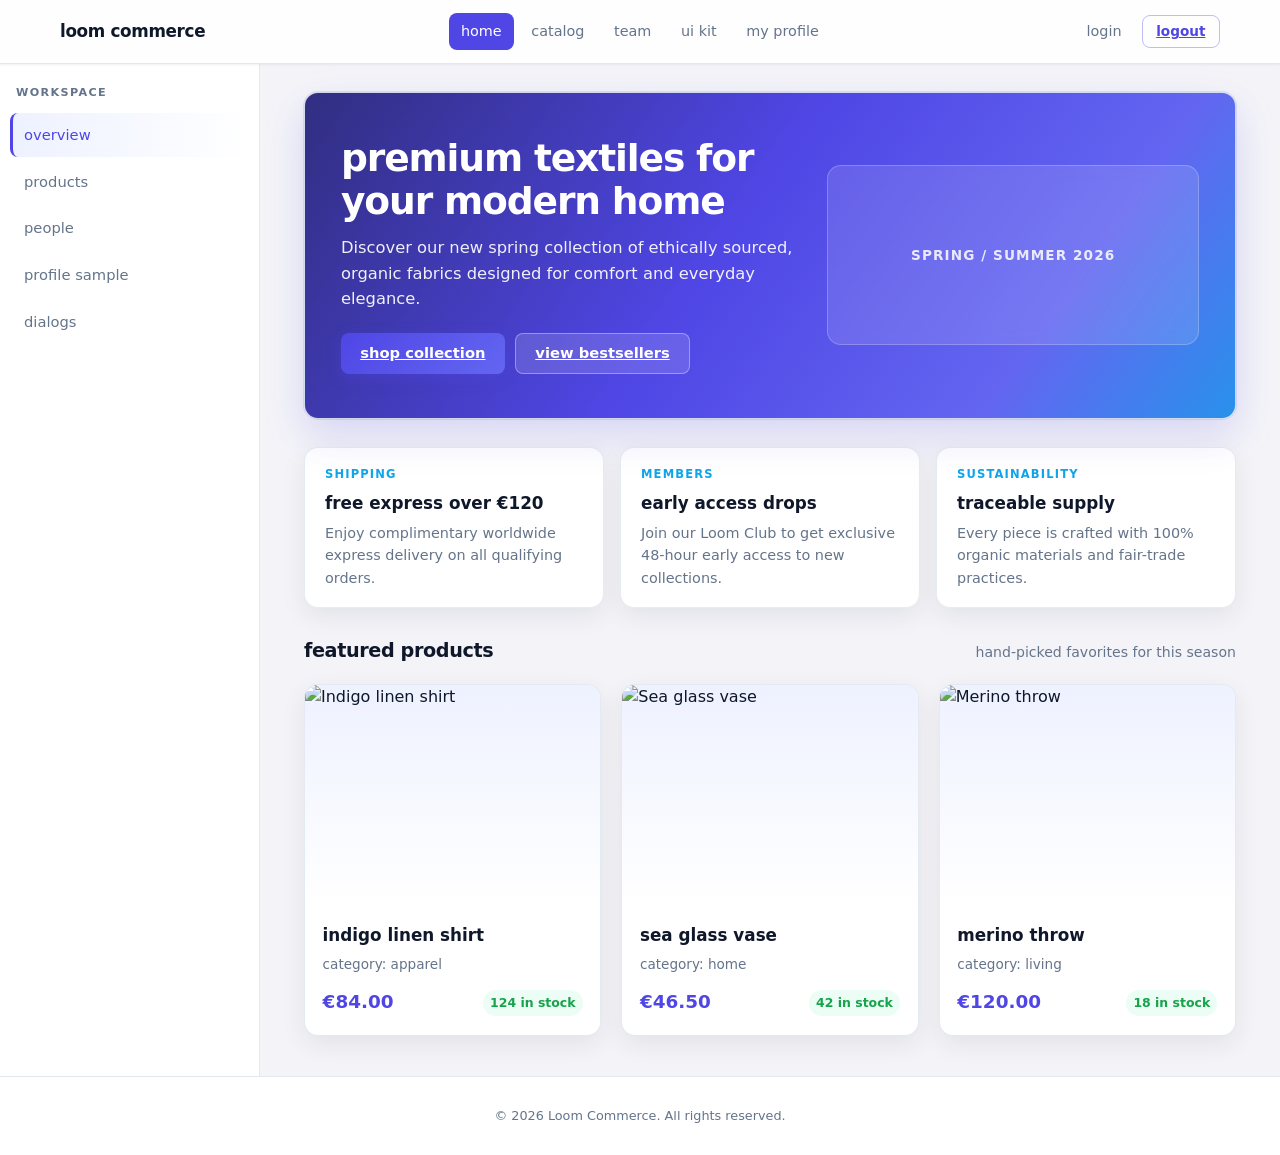
==== lab1/index.html @ c716006b "Complete Lab 1 static pages layout for Loom Commerce - Added main storefront (index.html) with respo" ====
<!DOCTYPE html>
<html lang="en">
<head>
  <meta charset="utf-8">
  <meta name="viewport" content="width=device-width, initial-scale=1">
  <title>Loom Commerce | Premium Textiles</title>
  <link rel="stylesheet" href="css/main.css">
</head>
<body class="page-shell">
  <header class="page-header">
    <div class="page-header__inner">
      <a class="page-header__brand" href="index.html">loom commerce</a>
      <nav class="page-header__nav" aria-label="top navigation">
        <a class="page-header__link page-header__link--active" href="index.html">home</a>
        <a class="page-header__link" href="catalog.html">catalog</a>
        <a class="page-header__link" href="users.html">team</a>
        <a class="page-header__link" href="ui-components.html">ui kit</a>
        <a class="page-header__link" href="profile1.html">my profile</a>
      </nav>
      <div class="page-header__actions">
        <a class="page-header__link" href="login.html">login</a>
        <a class="btn btn--ghost btn--sm" href="login.html">logout</a>
      </div>
    </div>
  </header>

  <div class="page-body">
    <aside class="page-sidebar" aria-label="sidebar">
      <p class="page-sidebar__label">workspace</p>
      <nav class="page-sidebar__nav" aria-label="sidebar navigation">
        <a class="page-sidebar__link page-sidebar__link--active" href="index.html">overview</a>
        <a class="page-sidebar__link" href="catalog.html">products</a>
        <a class="page-sidebar__link" href="users.html">people</a>
        <a class="page-sidebar__link" href="user-details.html">profile sample</a>
        <a class="page-sidebar__link" href="ui-components.html">dialogs</a>
      </nav>
    </aside>

    <main class="page-main">
      <div class="page-main__inner">
        <section class="hero-banner" aria-labelledby="hero-title">
          <div class="hero-banner__grid">
            <div>
              <h1 class="hero-banner__title" id="hero-title">premium textiles for your modern home</h1>
              <p class="hero-banner__lead">Discover our new spring collection of ethically sourced, organic fabrics designed for comfort and everyday elegance.</p>
              <div class="hero-banner__actions">
                <a class="btn btn--primary" href="catalog.html">shop collection</a>
                <a class="btn btn--frost" href="catalog.html">view bestsellers</a>
              </div>
            </div>
            <div class="hero-banner__visual" aria-hidden="true">
              <p class="hero-banner__visual-text">spring / summer 2026</p>
            </div>
          </div>
        </section>

        <section class="promo-row" aria-label="promotional banners">
          <article class="promo-card">
            <p class="promo-card__eyebrow">shipping</p>
            <h2 class="promo-card__title">free express over €120</h2>
            <p class="promo-card__text">Enjoy complimentary worldwide express delivery on all qualifying orders.</p>
          </article>
          <article class="promo-card">
            <p class="promo-card__eyebrow">members</p>
            <h2 class="promo-card__title">early access drops</h2>
            <p class="promo-card__text">Join our Loom Club to get exclusive 48-hour early access to new collections.</p>
          </article>
          <article class="promo-card">
            <p class="promo-card__eyebrow">sustainability</p>
            <h2 class="promo-card__title">traceable supply</h2>
            <p class="promo-card__text">Every piece is crafted with 100% organic materials and fair-trade practices.</p>
          </article>
        </section>

        <section aria-labelledby="featured-heading">
          <div class="section-head">
            <h2 class="section-head__title" id="featured-heading">featured products</h2>
            <p class="section-head__hint">hand-picked favorites for this season</p>
          </div>
          <div class="catalog-grid">
            <article class="product-card">
              <div class="product-card__media">
                <img class="product-card__img" src="https://placehold.co/640x480/eef2ff/312e81?text=Indigo+linen+shirt" alt="Indigo linen shirt">
              </div>
              <div class="product-card__body">
                <h3 class="product-card__title">indigo linen shirt</h3>
                <p class="product-card__meta">category: apparel</p>
                <div class="product-card__price-row">
                  <span class="product-card__price">€84.00</span>
                  <span class="product-card__stock">124 in stock</span>
                </div>
              </div>
            </article>
            <article class="product-card">
              <div class="product-card__media">
                <img class="product-card__img" src="https://placehold.co/640x480/e0f2fe/0c4a6e?text=Sea+glass+vase" alt="Sea glass vase">
              </div>
              <div class="product-card__body">
                <h3 class="product-card__title">sea glass vase</h3>
                <p class="product-card__meta">category: home</p>
                <div class="product-card__price-row">
                  <span class="product-card__price">€46.50</span>
                  <span class="product-card__stock">42 in stock</span>
                </div>
              </div>
            </article>
            <article class="product-card">
              <div class="product-card__media">
                <img class="product-card__img" src="https://placehold.co/640x480/ecfdf5/14532d?text=Merino+throw" alt="Merino throw">
              </div>
              <div class="product-card__body">
                <h3 class="product-card__title">merino throw</h3>
                <p class="product-card__meta">category: living</p>
                <div class="product-card__price-row">
                  <span class="product-card__price">€120.00</span>
                  <span class="product-card__stock">18 in stock</span>
                </div>
              </div>
            </article>
          </div>
        </section>
      </div>
    </main>
  </div>

  <footer class="page-footer">
    <p>&copy; 2026 Loom Commerce. All rights reserved.</p>
  </footer>
</body>
</html>
---- lab1/css/main.css ----
.page-sidebar__nav, .page-header__nav {
  list-style: none;
  margin: 0;
  padding: 0; }

.toast, .modal-panel, .profile-card, .login-card, .data-table-wrap, .product-card, .promo-card {
  background-color: #ffffff;
  border-radius: 14px;
  box-shadow: 0 8px 24px rgba(15, 23, 42, 0.08); }

.badge, .btn {
  font-family: inherit;
  cursor: pointer;
  border: 0;
  margin: 0;
  padding: 0;
  background: none; }

.data-table__link, .page-sidebar__link, .page-header__link, .page-header__brand {
  color: inherit;
  text-decoration: none; }

.form-input:focus-visible, .btn:focus-visible {
  outline: 2px solid #4f46e5;
  outline-offset: 2px; }

*,
*::before,
*::after {
  box-sizing: border-box; }

html {
  scroll-behavior: smooth; }

body {
  margin: 0;
  font-family: ui-sans-serif, system-ui, sans-serif;
  font-size: 16px;
  line-height: 1.55;
  color: #0f172a;
  background-color: #f4f4f8;
  min-height: 100vh; }

img {
  max-width: 100%;
  height: auto;
  display: block; }

button {
  font-family: inherit; }

.page-shell {
  display: flex;
  flex-direction: column;
  min-height: 100vh; }

.page-header {
  position: sticky;
  top: 0;
  z-index: 40;
  height: 64px;
  background-color: rgba(255, 255, 255, 0.85);
  backdrop-filter: blur(12px);
  border-bottom: 1px solid #e2e8f0;
  box-shadow: 0 1px 2px rgba(15, 23, 42, 0.06); }

.page-header__inner {
  width: 100%;
  max-width: 1200px;
  margin-left: auto;
  margin-right: auto;
  padding-left: 1.25rem;
  padding-right: 1.25rem;
  display: flex;
  align-items: center;
  justify-content: space-between;
  gap: 1rem;
  height: 100%; }

.page-header__brand {
  font-weight: 700;
  font-size: 1.05rem;
  letter-spacing: -0.02em;
  color: #0f172a;
  transition: color 0.18s ease; }

.page-header__brand:hover {
  color: #4f46e5; }

.page-header__brand:active {
  color: #4338ca; }

.page-header__nav {
  display: flex;
  align-items: center;
  gap: 0.35rem;
  flex-wrap: wrap; }

.page-header__link {
  padding: 0.45rem 0.75rem;
  border-radius: 8px;
  font-size: 0.9rem;
  font-weight: 500;
  color: #64748b;
  transition: background-color 0.18s ease, color 0.18s ease, transform 0.18s ease; }

.page-header__link:hover {
  background-color: #eef2ff;
  color: #4f46e5; }

.page-header__link:active {
  transform: scale(0.97); }

.page-header__link--active {
  background-color: #4f46e5;
  color: #ffffff; }

.page-header__link--active:hover {
  background-color: #4338ca;
  color: #ffffff; }

.page-header__actions {
  display: flex;
  align-items: center;
  gap: 0.5rem; }

.page-body {
  display: flex;
  flex: 1;
  min-height: 0; }

.page-sidebar {
  width: 260px;
  flex-shrink: 0;
  background-color: #ffffff;
  border-right: 1px solid #e2e8f0;
  padding: 1.25rem 0; }

.page-sidebar__label {
  margin: 0 1rem 0.75rem;
  font-size: 0.7rem;
  font-weight: 600;
  letter-spacing: 0.12em;
  text-transform: uppercase;
  color: #64748b; }

.page-sidebar__nav {
  display: flex;
  flex-direction: column;
  gap: 0.2rem;
  padding: 0 0.65rem; }

.page-sidebar__link {
  display: block;
  padding: 0.65rem 0.85rem;
  border-radius: 8px;
  font-size: 0.92rem;
  font-weight: 500;
  color: #64748b;
  transition: background-color 0.18s ease, color 0.18s ease, transform 0.18s ease; }

.page-sidebar__link:hover {
  background-color: #eef2ff;
  color: #4f46e5; }

.page-sidebar__link:active {
  transform: translateX(4px); }

.page-sidebar__link--active {
  background: linear-gradient(90deg, #eef2ff, transparent);
  color: #4f46e5;
  border-left: 3px solid #4f46e5;
  padding-left: calc(0.85rem - 3px); }

.page-main {
  flex: 1;
  padding: 1.75rem 1.5rem 2.5rem;
  min-width: 0; }

.page-main__inner {
  width: 100%;
  max-width: 1200px;
  margin-left: auto;
  margin-right: auto;
  padding-left: 1.25rem;
  padding-right: 1.25rem; }

.page-footer {
  margin-top: auto;
  padding: 1rem 1.5rem;
  text-align: center;
  font-size: 0.8rem;
  color: #64748b;
  border-top: 1px solid #e2e8f0;
  background-color: #ffffff; }

.page-shell--simple > .page-main {
  flex: 1;
  display: flex;
  align-items: center;
  justify-content: center;
  padding-top: 2rem;
  padding-bottom: 2rem; }

@media (max-width: 960px) {
  .page-body {
    flex-direction: column; }
  .page-sidebar {
    width: 100%;
    border-right: none;
    border-bottom: 1px solid #e2e8f0;
    padding: 0.75rem 0; }
  .page-sidebar__nav {
    flex-direction: row;
    flex-wrap: wrap;
    overflow-x: auto;
    padding: 0 1rem 0.5rem; }
  .page-sidebar__link--active {
    border-left: 0;
    border-bottom: 3px solid #4f46e5;
    padding-left: 0.85rem;
    padding-bottom: calc(0.65rem - 3px); } }

@media (max-width: 720px) {
  .page-header__inner {
    flex-wrap: wrap;
    height: auto;
    padding-top: 0.65rem;
    padding-bottom: 0.65rem; }
  .page-header {
    height: auto; }
  .page-header__nav {
    order: 3;
    width: 100%;
    justify-content: flex-start; } }

.page-title {
  margin: 0 0 0.5rem;
  font-size: 1.65rem;
  font-weight: 800;
  letter-spacing: -0.02em; }

.btn {
  display: inline-flex;
  align-items: center;
  justify-content: center;
  gap: 0.4rem;
  min-height: 2.55rem;
  padding: 0 1.2rem;
  border-radius: 8px;
  font-size: 0.92rem;
  font-weight: 600;
  transition: background-color 0.18s ease, color 0.18s ease, box-shadow 0.18s ease, transform 0.18s ease, border-color 0.18s ease; }

.btn--primary {
  background: linear-gradient(135deg, #4f46e5, #6366f1);
  color: #ffffff;
  box-shadow: 0 4px 14px rgba(79, 70, 229, 0.35); }

.btn--primary:hover {
  box-shadow: 0 8px 22px rgba(79, 70, 229, 0.45);
  transform: translateY(-1px); }

.btn--primary:active {
  transform: translateY(0);
  box-shadow: 0 1px 2px rgba(15, 23, 42, 0.06); }

.btn--ghost {
  background-color: transparent;
  color: #4f46e5;
  border: 1px solid rgba(79, 70, 229, 0.35); }

.btn--ghost:hover {
  background-color: #eef2ff;
  border-color: #4f46e5; }

.btn--ghost:active {
  transform: scale(0.98); }

.btn--danger {
  background-color: #dc2626;
  color: #ffffff; }

.btn--danger:hover {
  filter: brightness(1.06);
  transform: translateY(-1px); }

.btn--danger:active {
  transform: translateY(0); }

.btn--frost {
  background-color: rgba(255, 255, 255, 0.14);
  color: #ffffff;
  border: 1px solid rgba(255, 255, 255, 0.35); }

.btn--frost:hover {
  background-color: rgba(255, 255, 255, 0.24);
  transform: translateY(-1px); }

.btn--frost:active {
  transform: translateY(0); }

.btn--sm {
  min-height: 2.1rem;
  padding: 0 0.85rem;
  font-size: 0.85rem; }

.btn-row {
  display: flex;
  flex-wrap: wrap;
  gap: 0.6rem; }

.badge {
  display: inline-flex;
  align-items: center;
  padding: 0.2rem 0.55rem;
  border-radius: 9999px;
  font-size: 0.72rem;
  font-weight: 700;
  letter-spacing: 0.04em;
  text-transform: uppercase; }

.badge--admin {
  background-color: #eef2ff;
  color: #4f46e5; }

.badge--regular {
  background-color: #fafafa;
  color: #64748b;
  border: 1px solid #e2e8f0; }

.hero-banner {
  background-color: #ffffff;
  border-radius: 14px;
  box-shadow: 0 8px 24px rgba(15, 23, 42, 0.08);
  border: 1px solid rgba(226, 232, 240, 0.9);
  position: relative;
  overflow: hidden;
  padding: 2.75rem 2.25rem;
  margin-bottom: 1.75rem;
  color: #ffffff;
  background: linear-gradient(125deg, #312e81 0%, #4f46e5 45%, #6366f1 78%, #0ea5e9 110%);
  box-shadow: 0 0 0 1px rgba(79, 70, 229, 0.12), 0 16px 40px rgba(79, 70, 229, 0.18); }

.hero-banner__grid {
  position: relative;
  z-index: 1;
  display: grid;
  grid-template-columns: minmax(0, 1.1fr) minmax(0, 0.9fr);
  gap: 2rem;
  align-items: center; }

.hero-banner__title {
  margin: 0 0 0.75rem;
  font-size: clamp(1.75rem, 4vw, 2.35rem);
  font-weight: 800;
  letter-spacing: -0.03em;
  line-height: 1.15; }

.hero-banner__lead {
  margin: 0 0 1.35rem;
  font-size: 1.02rem;
  opacity: 0.92;
  max-width: 36rem; }

.hero-banner__actions {
  display: flex;
  flex-wrap: wrap;
  gap: 0.65rem; }

.hero-banner__visual {
  display: flex;
  align-items: center;
  justify-content: center;
  min-height: 180px;
  border-radius: 14px;
  background: rgba(255, 255, 255, 0.12);
  border: 1px solid rgba(255, 255, 255, 0.22);
  backdrop-filter: blur(8px); }

.hero-banner__visual-text {
  margin: 0;
  font-size: 0.85rem;
  font-weight: 600;
  letter-spacing: 0.08em;
  text-transform: uppercase;
  opacity: 0.85; }

.promo-row {
  display: grid;
  grid-template-columns: repeat(auto-fit, minmax(240px, 1fr));
  gap: 1rem;
  margin-bottom: 1.75rem; }

.promo-card {
  transition: transform 0.28s cubic-bezier(0.4, 0, 0.2, 1), box-shadow 0.28s cubic-bezier(0.4, 0, 0.2, 1);
  padding: 1.15rem 1.25rem;
  border: 1px solid rgba(226, 232, 240, 0.8); }

.promo-card:hover {
  transform: translateY(-3px);
  box-shadow: 0 20px 50px rgba(15, 23, 42, 0.12); }

.promo-card:active {
  transform: translateY(-1px); }

.promo-card__eyebrow {
  margin: 0 0 0.35rem;
  font-size: 0.72rem;
  font-weight: 700;
  letter-spacing: 0.1em;
  text-transform: uppercase;
  color: #0ea5e9; }

.promo-card__title {
  margin: 0 0 0.4rem;
  font-size: 1.05rem;
  font-weight: 700; }

.promo-card__text {
  margin: 0;
  font-size: 0.9rem;
  color: #64748b; }

.section-head {
  display: flex;
  flex-wrap: wrap;
  align-items: baseline;
  justify-content: space-between;
  gap: 0.75rem;
  margin-bottom: 1.1rem; }

.section-head__title {
  margin: 0;
  font-size: 1.2rem;
  font-weight: 700;
  letter-spacing: -0.02em; }

.section-head__hint {
  margin: 0;
  font-size: 0.88rem;
  color: #64748b; }

.catalog-grid {
  display: grid;
  grid-template-columns: repeat(auto-fill, minmax(260px, 1fr));
  gap: 1.25rem; }

.product-card {
  transition: transform 0.28s cubic-bezier(0.4, 0, 0.2, 1), box-shadow 0.28s cubic-bezier(0.4, 0, 0.2, 1);
  overflow: hidden;
  display: flex;
  flex-direction: column;
  border: 1px solid rgba(226, 232, 240, 0.9); }

.product-card:hover {
  transform: translateY(-5px);
  box-shadow: 0 20px 50px rgba(15, 23, 42, 0.12); }

.product-card:active {
  transform: translateY(-2px); }

.product-card__media {
  position: relative;
  aspect-ratio: 4 / 3;
  background: linear-gradient(180deg, #eef2ff, #ffffff); }

.product-card__img {
  width: 100%;
  height: 100%;
  object-fit: cover; }

.product-card__body {
  padding: 1rem 1.1rem 1.15rem;
  display: flex;
  flex-direction: column;
  gap: 0.35rem;
  flex: 1; }

.product-card__title {
  margin: 0;
  font-size: 1.05rem;
  font-weight: 700; }

.product-card__meta {
  margin: 0;
  font-size: 0.85rem;
  color: #64748b; }

.product-card__price-row {
  margin-top: auto;
  display: flex;
  align-items: center;
  justify-content: space-between;
  gap: 0.5rem;
  padding-top: 0.5rem; }

.product-card__price {
  font-size: 1.15rem;
  font-weight: 800;
  color: #4f46e5; }

.product-card__stock {
  font-size: 0.78rem;
  font-weight: 600;
  color: #16a34a;
  background-color: #ecfdf5;
  padding: 0.2rem 0.45rem;
  border-radius: 9999px; }

.data-table-wrap {
  overflow: hidden;
  border: 1px solid rgba(226, 232, 240, 0.95); }

.data-table {
  width: 100%;
  border-collapse: collapse;
  font-size: 0.9rem; }

.data-table th {
  text-align: left;
  padding: 0.85rem 1rem;
  font-size: 0.72rem;
  font-weight: 700;
  letter-spacing: 0.07em;
  text-transform: uppercase;
  color: #64748b;
  background-color: #fafafa;
  border-bottom: 1px solid #e2e8f0; }

.data-table td {
  padding: 0.8rem 1rem;
  border-bottom: 1px solid #e2e8f0;
  vertical-align: middle; }

.data-table tr:last-child td {
  border-bottom: 0; }

.data-table tbody tr {
  transition: background-color 0.18s ease; }

.data-table tbody tr:hover {
  background-color: #eef2ff; }

.data-table tbody tr:active {
  background-color: #e0f2fe; }

.data-table__link {
  font-weight: 600;
  color: #4f46e5;
  transition: color 0.18s ease; }

.data-table__link:hover {
  color: #4338ca; }

.data-table__link:active {
  color: #0f172a; }

.login-card {
  transition: transform 0.28s cubic-bezier(0.4, 0, 0.2, 1), box-shadow 0.28s cubic-bezier(0.4, 0, 0.2, 1);
  width: 100%;
  max-width: 420px;
  padding: 2rem 2rem 1.85rem;
  border: 1px solid rgba(226, 232, 240, 0.95); }

.login-card:hover {
  transform: translateY(-3px);
  box-shadow: 0 20px 50px rgba(15, 23, 42, 0.12); }

.login-card:active {
  transform: translateY(-1px); }

.login-card__title {
  margin: 0 0 0.35rem;
  font-size: 1.45rem;
  font-weight: 800;
  letter-spacing: -0.02em; }

.login-card__subtitle {
  margin: 0 0 1.5rem;
  font-size: 0.92rem;
  color: #64748b; }

.form-field {
  margin-bottom: 1.1rem; }

.form-field__label {
  display: block;
  margin-bottom: 0.35rem;
  font-size: 0.82rem;
  font-weight: 600;
  color: #64748b; }

.form-input {
  width: 100%;
  padding: 0.65rem 0.75rem;
  border-radius: 8px;
  border: 1px solid #e2e8f0;
  font-family: inherit;
  font-size: 0.95rem;
  background-color: #ffffff;
  transition: border-color 0.18s ease, box-shadow 0.18s ease; }

select.form-input {
  min-height: 2.55rem; }

.form-input:hover {
  border-color: rgba(79, 70, 229, 0.35); }

.form-input:focus-visible {
  border-color: #4f46e5;
  box-shadow: 0 0 0 3px rgba(79, 70, 229, 0.15); }

.form-input--error {
  border-color: #dc2626;
  background-color: #fef2f2;
  box-shadow: 0 0 0 1px rgba(220, 38, 38, 0.2); }

.form-input--error:focus-visible {
  border-color: #dc2626;
  box-shadow: 0 0 0 3px rgba(220, 38, 38, 0.2); }

.form-error {
  margin: 0.35rem 0 0;
  font-size: 0.8rem;
  font-weight: 600;
  color: #dc2626; }

.profile-card {
  transition: transform 0.28s cubic-bezier(0.4, 0, 0.2, 1), box-shadow 0.28s cubic-bezier(0.4, 0, 0.2, 1);
  padding: 1.75rem;
  max-width: 720px;
  border: 1px solid rgba(226, 232, 240, 0.95); }

.profile-card:hover {
  box-shadow: 0 20px 50px rgba(15, 23, 42, 0.12); }

.profile-card__header {
  display: flex;
  flex-wrap: wrap;
  gap: 1.25rem;
  align-items: center;
  margin-bottom: 1.5rem; }

.profile-card__avatar {
  width: 88px;
  height: 88px;
  border-radius: 9999px;
  object-fit: cover;
  border: 3px solid #eef2ff;
  box-shadow: 0 8px 24px rgba(15, 23, 42, 0.08); }

.profile-card__titles {
  flex: 1;
  min-width: 0; }

.profile-card__name {
  margin: 0 0 0.35rem;
  font-size: 1.35rem;
  font-weight: 800; }

.profile-card__role-row {
  display: flex;
  flex-wrap: wrap;
  gap: 0.5rem;
  align-items: center; }

.profile-card__dl {
  margin: 0;
  display: grid;
  grid-template-columns: 160px 1fr;
  gap: 0.65rem 1rem;
  font-size: 0.92rem; }

.profile-card__dt {
  margin: 0;
  color: #64748b;
  font-weight: 600; }

.profile-card__dd {
  margin: 0;
  font-weight: 500; }

.ui-stack {
  display: flex;
  flex-direction: column;
  gap: 2.5rem; }

.ui-showcase {
  background-color: #ffffff;
  border-radius: 14px;
  box-shadow: 0 8px 24px rgba(15, 23, 42, 0.08);
  border: 1px solid rgba(226, 232, 240, 0.9);
  padding: 1.25rem; }

.ui-showcase__label {
  margin: 0 0 1rem;
  font-size: 0.78rem;
  font-weight: 700;
  letter-spacing: 0.1em;
  text-transform: uppercase;
  color: #64748b; }

.modal-static {
  position: relative;
  border-radius: 14px;
  background: radial-gradient(circle at top, rgba(79, 70, 229, 0.12), transparent 55%), #f4f4f8;
  border: 1px dashed rgba(79, 70, 229, 0.25);
  padding: 2rem 1rem;
  display: flex;
  align-items: center;
  justify-content: center; }

.modal-panel {
  width: 100%;
  max-width: 440px;
  padding: 1.35rem 1.35rem 1.2rem;
  border: 1px solid rgba(226, 232, 240, 0.95); }

.modal-panel__title {
  margin: 0 0 1rem;
  font-size: 1.1rem;
  font-weight: 800; }

.modal-panel__footer {
  display: flex;
  flex-wrap: wrap;
  justify-content: flex-end;
  gap: 0.5rem;
  margin-top: 1.15rem; }

.toast-stack {
  position: fixed;
  top: 84px;
  right: 1.25rem;
  z-index: 60;
  display: flex;
  flex-direction: column;
  gap: 0.65rem;
  max-width: 320px;
  pointer-events: none; }

.toast {
  pointer-events: auto;
  padding: 0.85rem 1rem;
  font-size: 0.88rem;
  font-weight: 500;
  border-left: 4px solid #4f46e5;
  animation: toast-in 0.45s ease; }

.toast--error {
  border-left-color: #dc2626;
  background-color: #fef2f2; }

.toast--success {
  border-left-color: #16a34a;
  background-color: #ecfdf5; }

@keyframes toast-in {
  from {
    opacity: 0;
    transform: translateX(12px); }
  to {
    opacity: 1;
    transform: translateX(0); } }

.page-muted {
  color: #64748b;
  font-size: 0.95rem;
  margin: 0 0 1.25rem;
  max-width: 52rem; }

.meta-inline {
  margin: 0;
  font-size: 0.95rem;
  color: #64748b; }

@media (max-width: 900px) {
  .hero-banner__grid {
    grid-template-columns: 1fr; }
  .profile-card__dl {
    grid-template-columns: 1fr; } }

@media (max-width: 520px) {
  .toast-stack {
    left: 1rem;
    right: 1rem;
    max-width: none; } }
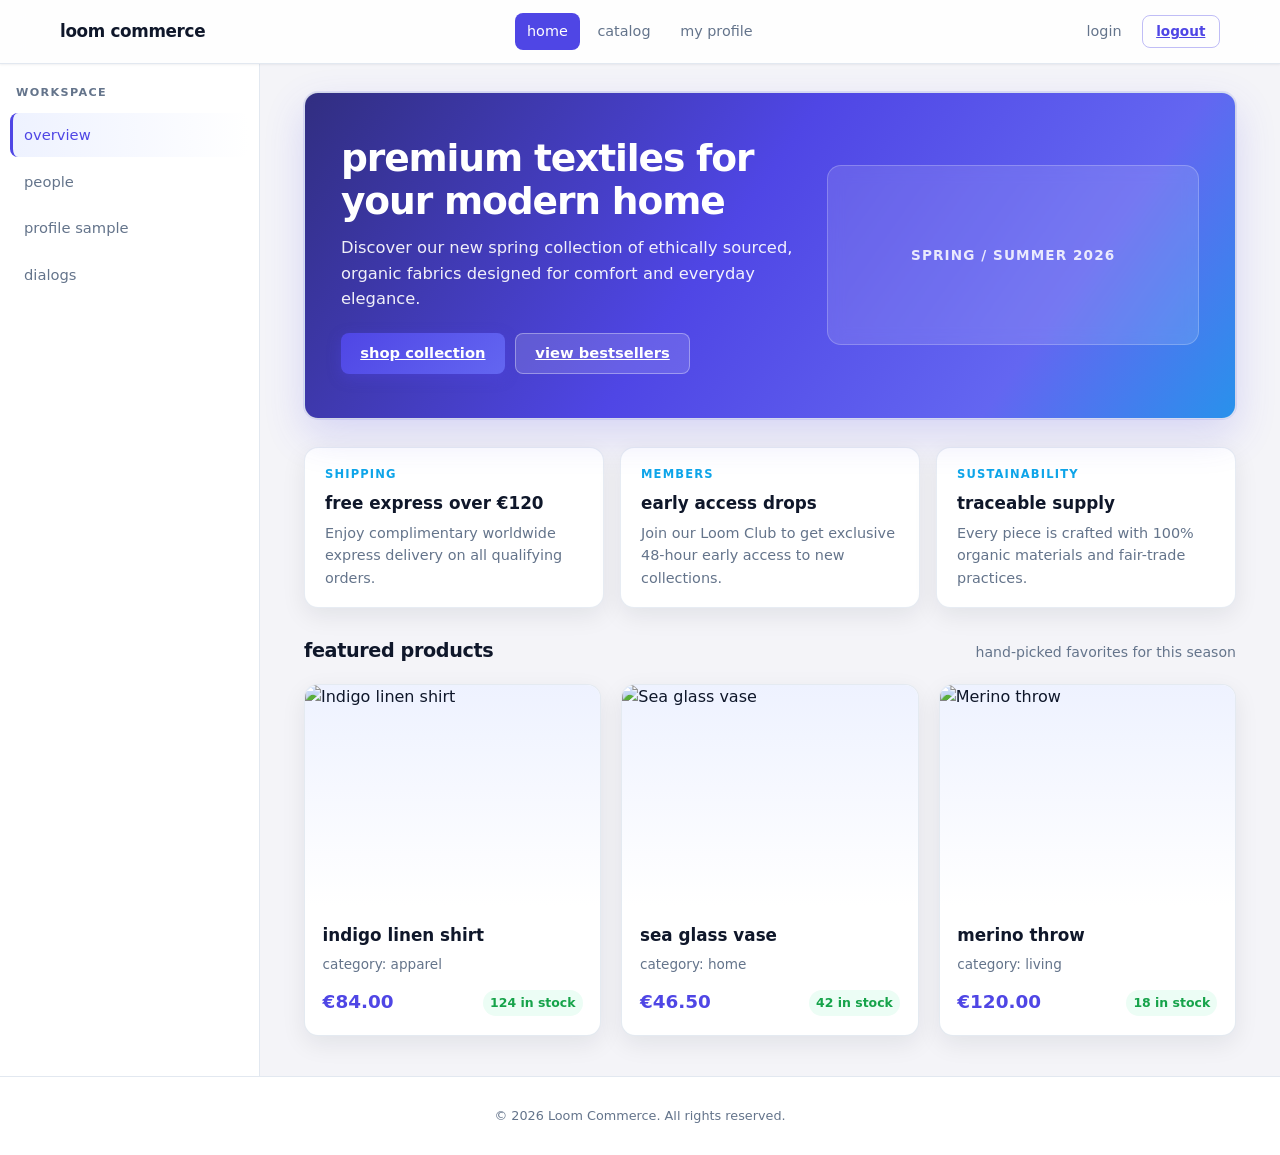
==== commit e811554a: "minor changes to pages" ====
--- a/lab1/index.html
+++ b/lab1/index.html
@@ -13,8 +13,6 @@
       <nav class="page-header__nav" aria-label="top navigation">
         <a class="page-header__link page-header__link--active" href="index.html">home</a>
         <a class="page-header__link" href="catalog.html">catalog</a>
-        <a class="page-header__link" href="users.html">team</a>
-        <a class="page-header__link" href="ui-components.html">ui kit</a>
         <a class="page-header__link" href="profile1.html">my profile</a>
       </nav>
       <div class="page-header__actions">
@@ -29,7 +27,6 @@
       <p class="page-sidebar__label">workspace</p>
       <nav class="page-sidebar__nav" aria-label="sidebar navigation">
         <a class="page-sidebar__link page-sidebar__link--active" href="index.html">overview</a>
-        <a class="page-sidebar__link" href="catalog.html">products</a>
         <a class="page-sidebar__link" href="users.html">people</a>
         <a class="page-sidebar__link" href="user-details.html">profile sample</a>
         <a class="page-sidebar__link" href="ui-components.html">dialogs</a>
